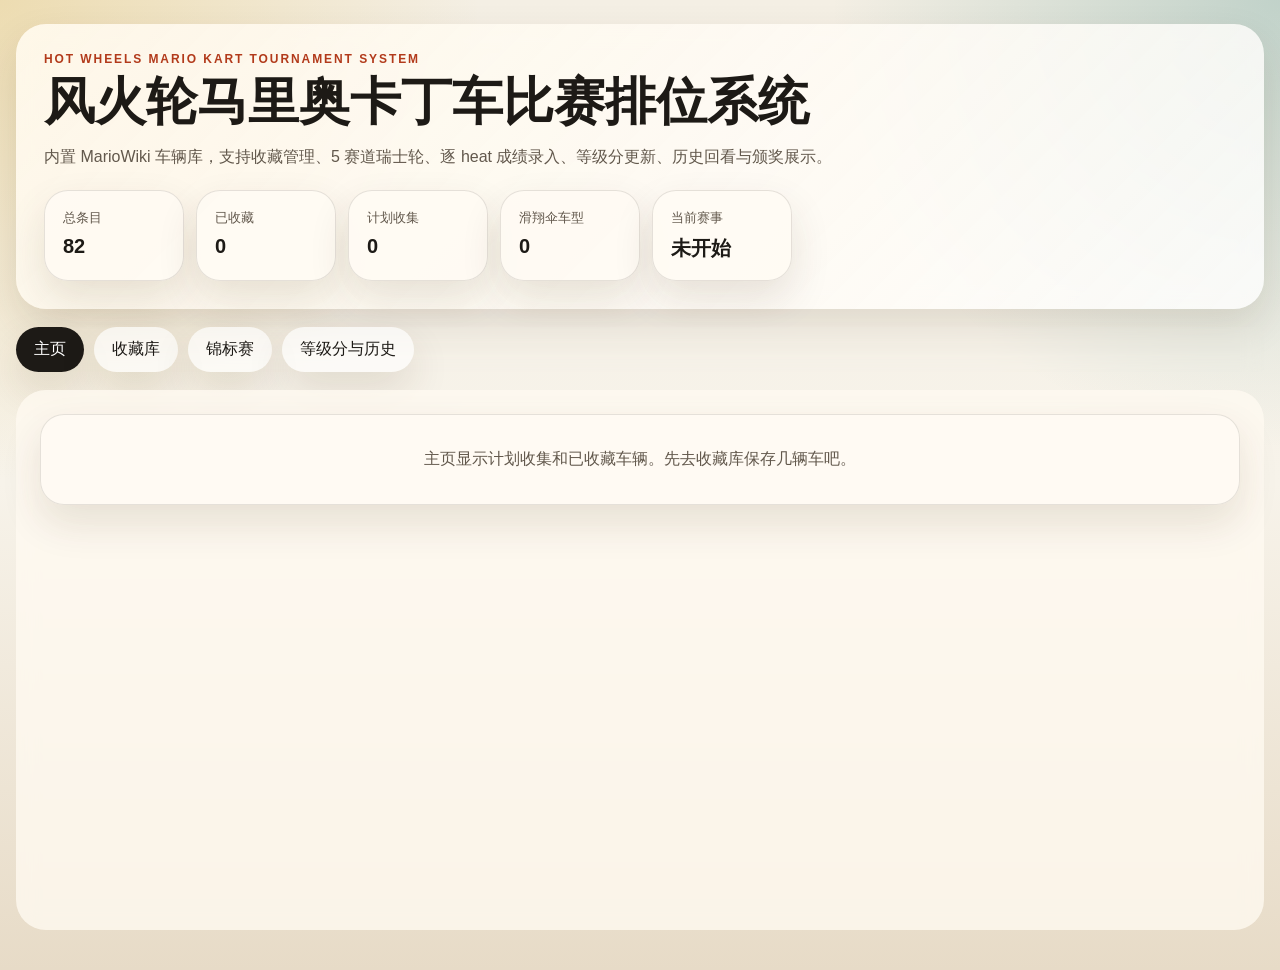
==== index.html @ 6430ef40 "Initial hotwheels mario app" ====
<!DOCTYPE html>
<html lang="zh-CN">
  <head>
    <meta charset="UTF-8" />
    <meta name="viewport" content="width=device-width, initial-scale=1.0" />
    <title>风火轮马里奥卡丁车赛事系统</title>
    <link rel="stylesheet" href="./styles.css" />
  </head>
  <body>
    <div class="shell">
      <header class="hero">
        <div>
          <p class="eyebrow">Hot Wheels Mario Kart Tournament System</p>
          <h1>风火轮马里奥卡丁车比赛排位系统</h1>
          <p class="hero-copy">
            内置 MarioWiki 车辆库，支持收藏管理、5 赛道瑞士轮、逐 heat 成绩录入、等级分更新、历史回看与颁奖展示。
          </p>
        </div>
        <div class="hero-stats" id="hero-stats"></div>
      </header>

      <nav class="tabs">
        <button class="tab is-active" data-tab="home">主页</button>
        <button class="tab" data-tab="collection">收藏库</button>
        <button class="tab" data-tab="tournament">锦标赛</button>
        <button class="tab" data-tab="ratings">等级分与历史</button>
      </nav>

      <main>
        <section class="panel active" id="tab-home"></section>
        <section class="panel" id="tab-collection"></section>
        <section class="panel" id="tab-tournament"></section>
        <section class="panel" id="tab-ratings"></section>
      </main>
    </div>

    <script src="./data/karts-data.js"></script>
    <script src="./app.js"></script>
  </body>
</html>
---- styles.css ----
:root {
  --bg: #f4efe4;
  --bg-deep: #e7dbc7;
  --paper: rgba(255, 251, 244, 0.92);
  --ink: #1d1a16;
  --muted: #62584c;
  --accent: #b23a1b;
  --accent-2: #0d6b6b;
  --accent-3: #d7a31a;
  --line: rgba(41, 34, 28, 0.12);
  --shadow: 0 18px 40px rgba(65, 42, 12, 0.12);
  --radius: 24px;
}

* {
  box-sizing: border-box;
}

body {
  margin: 0;
  min-height: 100vh;
  color: var(--ink);
  font-family: "Segoe UI", "PingFang SC", "Microsoft YaHei", sans-serif;
  background:
    radial-gradient(circle at top left, rgba(215, 163, 26, 0.25), transparent 30%),
    radial-gradient(circle at top right, rgba(13, 107, 107, 0.22), transparent 28%),
    linear-gradient(180deg, var(--bg) 0%, #f7f3ea 50%, var(--bg-deep) 100%);
}

.shell {
  width: min(1440px, calc(100vw - 32px));
  margin: 24px auto 40px;
}

.hero,
.panel,
.tabs {
  backdrop-filter: blur(10px);
}

.hero {
  display: flex;
  flex-wrap: wrap;
  align-items: center;
  justify-content: space-between;
  gap: 20px;
  padding: 28px;
  border-radius: 30px;
  background: linear-gradient(135deg, rgba(255, 248, 235, 0.95), rgba(255, 255, 255, 0.78));
  box-shadow: var(--shadow);
}

.eyebrow {
  margin: 0 0 10px;
  color: var(--accent);
  font-size: 12px;
  font-weight: 700;
  letter-spacing: 0.16em;
  text-transform: uppercase;
}

h1,
h2,
h3 {
  margin: 0;
}

h1 {
  font-size: clamp(30px, 4vw, 54px);
  line-height: 1.03;
}

.hero-copy {
  max-width: 840px;
  margin: 14px 0 0;
  color: var(--muted);
  line-height: 1.7;
}

.hero-stats {
  display: flex;
  flex-wrap: wrap;
  gap: 12px;
  justify-content: flex-end;
}

.stat-card,
.mini-card,
.control-card,
.heat-card,
.table-wrap,
.empty,
.podium-card,
.history-card,
.summary-grid article {
  border: 1px solid var(--line);
  border-radius: var(--radius);
  background: var(--paper);
  box-shadow: var(--shadow);
}

.stat-card {
  padding: 18px;
}

.stat-card.compact {
  min-width: 140px;
}

.stat-label {
  color: var(--muted);
  font-size: 13px;
}

.stat-value {
  margin-top: 8px;
  font-size: 34px;
  font-weight: 800;
}

.stat-value.smallish {
  font-size: 20px;
  word-break: break-word;
}

.tabs {
  display: flex;
  flex-wrap: wrap;
  gap: 10px;
  margin: 18px 0;
}

.tab,
button,
select,
input,
textarea {
  font: inherit;
}

.tab,
button {
  cursor: pointer;
  border: 0;
  transition: transform 0.15s ease, opacity 0.15s ease, background 0.15s ease;
}

.tab {
  padding: 12px 18px;
  border-radius: 999px;
  background: rgba(255, 255, 255, 0.65);
  color: var(--ink);
  box-shadow: var(--shadow);
}

.tab.is-active,
.primary-btn {
  background: var(--ink);
  color: #fff;
}

.secondary-btn {
  background: rgba(255, 255, 255, 0.88);
  color: var(--ink);
}

.danger-btn {
  background: #7f1d1d;
  color: #fff;
}

.accent-btn {
  background: var(--accent-2);
  color: #fff;
}

button:hover,
.tab:hover {
  transform: translateY(-1px);
}

.panel {
  display: none;
  padding: 24px;
  border-radius: 30px;
  background: rgba(255, 250, 241, 0.78);
  min-height: 60vh;
}

.panel.active {
  display: block;
}

.grid {
  display: grid;
  gap: 18px;
}

.grid.two {
  grid-template-columns: 1.2fr 0.8fr;
}

.grid.three {
  grid-template-columns: repeat(3, minmax(0, 1fr));
}

.summary-grid {
  display: grid;
  grid-template-columns: repeat(4, minmax(0, 1fr));
  gap: 16px;
}

.summary-grid article {
  padding: 18px;
}

.controls-row,
.toolbar,
.inline-form,
.round-actions {
  display: flex;
  flex-wrap: wrap;
  gap: 12px;
  align-items: center;
}

.control-card,
.mini-card,
.table-wrap,
.empty,
.heat-card,
.history-card,
.podium-card {
  padding: 18px;
}

.collection-table-wrap {
  overflow-x: auto;
  max-height: 72vh;
}

.collection-table {
  min-width: 1450px;
}

.collection-table thead th {
  position: sticky;
  top: 0;
  z-index: 2;
  background: rgba(255, 251, 244, 0.98);
}

.filter-row th {
  background: rgba(255, 255, 255, 0.88);
  vertical-align: top;
  top: 49px;
  z-index: 3;
}

.table-entity {
  display: flex;
  gap: 10px;
  align-items: center;
  min-width: 140px;
}

.name-cell {
  min-width: 170px;
}

.vehicle-cell {
  min-width: 260px;
}

.name-line {
  line-height: 1.25;
  word-break: break-word;
}

.avatar.small,
.vehicle-thumb.small {
  width: 34px;
  height: 34px;
  border-radius: 10px;
}

.vehicle-visual {
  display: flex;
  gap: 6px;
  align-items: center;
}

.empty-slot {
  border-style: dashed;
  background: transparent;
}

.compact-btn {
  padding: 10px 12px;
  white-space: nowrap;
}

.compact-detail summary {
  white-space: nowrap;
}

.filter-stack {
  display: grid;
  gap: 8px;
}

.checkbox-filter {
  display: grid;
  gap: 6px;
  max-height: 220px;
  overflow: auto;
  padding-right: 4px;
}

.checkbox-chip {
  display: flex;
  align-items: center;
  gap: 6px;
  padding: 6px 10px;
  border-radius: 12px;
  border: 1px solid var(--line);
  background: rgba(255, 255, 255, 0.9);
  font-size: 12px;
}

.checkbox-chip input {
  width: auto;
  margin: 0;
}

.filter-details {
  min-width: 180px;
}

.filter-details summary {
  cursor: pointer;
  font-weight: 700;
  color: var(--accent-2);
  white-space: nowrap;
}

.filter-actions {
  display: flex;
  gap: 8px;
  margin: 10px 0 8px;
}

.history-heats-panel {
  border: 1px solid var(--line);
  border-radius: var(--radius);
  background: var(--paper);
  box-shadow: var(--shadow);
  padding: 18px;
}

.history-heats-panel summary {
  cursor: pointer;
  color: var(--accent-2);
  font-weight: 700;
}

.history-heats-scroll {
  max-height: 720px;
  overflow: auto;
  margin-top: 14px;
  padding-right: 8px;
  display: grid;
  gap: 16px;
}

.history-heat-item {
  padding-bottom: 6px;
  border-bottom: 1px solid var(--line);
}

.history-heat-item:last-child {
  border-bottom: 0;
}

.participant-picker {
  margin-top: 16px;
}

.participant-picker summary {
  cursor: pointer;
  color: var(--accent-2);
  font-weight: 700;
}

.participant-actions {
  display: flex;
  gap: 8px;
  margin: 12px 0 10px;
}

.podium-stage {
  display: grid;
  grid-template-columns: repeat(3, minmax(0, 1fr));
  align-items: end;
  gap: 18px;
  margin-top: 18px;
}

.podium-slot {
  display: flex;
  flex-direction: column;
  align-items: center;
  gap: 10px;
}

.podium-figure {
  display: flex;
  gap: 12px;
  align-items: center;
  padding: 12px;
  border-radius: 22px;
  background: rgba(255, 255, 255, 0.85);
  border: 1px solid var(--line);
  box-shadow: var(--shadow);
}

.podium-avatar {
  width: 88px;
  height: 88px;
  border-radius: 20px;
  overflow: hidden;
  display: inline-flex;
  align-items: center;
  justify-content: center;
  background: #fff;
  border: 1px solid var(--line);
}

.podium-avatar img {
  width: 100%;
  height: 100%;
  object-fit: contain;
}

.podium-parts {
  display: grid;
  gap: 8px;
}

.podium-block {
  width: 100%;
  text-align: center;
  border-radius: 22px 22px 0 0;
  color: #fff;
  padding: 14px 12px;
}

.podium-slot.first .podium-block {
  height: 180px;
  background: linear-gradient(180deg, #d8b34a, #b88a13);
}

.podium-slot.second .podium-block {
  height: 140px;
  background: linear-gradient(180deg, #aeb6c2, #7a848f);
}

.podium-slot.third .podium-block {
  height: 110px;
  background: linear-gradient(180deg, #bd845f, #8b5633);
}

.podium-number {
  font-size: 42px;
  font-weight: 800;
}

.podium-name {
  margin-top: 8px;
  font-weight: 700;
}

.section-title {
  display: flex;
  justify-content: space-between;
  gap: 16px;
  align-items: center;
  margin-bottom: 18px;
}

.muted {
  color: var(--muted);
}

.small {
  font-size: 13px;
}

.mini-card-list,
.car-grid,
.heat-grid,
.history-grid,
.podium-grid {
  display: grid;
  gap: 16px;
}

.car-grid {
  grid-template-columns: repeat(auto-fill, minmax(280px, 1fr));
}

.heat-grid {
  grid-template-columns: repeat(auto-fit, minmax(360px, 1fr));
}

.history-grid,
.podium-grid {
  grid-template-columns: repeat(auto-fit, minmax(280px, 1fr));
}

.car-card {
  display: grid;
  gap: 14px;
  padding: 18px;
  border: 1px solid var(--line);
  border-radius: 26px;
  background: linear-gradient(160deg, rgba(255, 251, 247, 0.98), rgba(246, 239, 227, 0.95));
  box-shadow: var(--shadow);
}

.planned-card {
  background: linear-gradient(160deg, rgba(255, 252, 231, 0.98), rgba(247, 236, 193, 0.96));
  border-color: rgba(215, 163, 26, 0.35);
}

.car-top {
  display: flex;
  gap: 12px;
  align-items: center;
}

.avatar-stack {
  display: flex;
  gap: 8px;
  align-items: center;
}

.avatar,
.vehicle-thumb,
.lane-badge {
  display: inline-flex;
  align-items: center;
  justify-content: center;
}

.avatar,
.vehicle-thumb {
  width: 48px;
  height: 48px;
  border-radius: 14px;
  border: 1px solid var(--line);
  background: rgba(255, 255, 255, 0.9);
  overflow: hidden;
}

.avatar img,
.vehicle-thumb img {
  width: 100%;
  height: 100%;
  object-fit: contain;
}

.tags {
  display: flex;
  flex-wrap: wrap;
  gap: 8px;
}

.tag {
  padding: 6px 10px;
  border-radius: 999px;
  background: rgba(13, 107, 107, 0.1);
  color: var(--accent-2);
  font-size: 12px;
  font-weight: 700;
}

.tag.collected {
  background: rgba(178, 58, 27, 0.12);
  color: var(--accent);
}

.lane-table,
.standings-table,
.history-table {
  width: 100%;
  border-collapse: collapse;
}

.lane-table th,
.lane-table td,
.standings-table th,
.standings-table td,
.history-table th,
.history-table td {
  padding: 10px 8px;
  border-bottom: 1px solid var(--line);
  text-align: left;
  vertical-align: top;
}

.lane-table tr:last-child td,
.standings-table tr:last-child td,
.history-table tr:last-child td {
  border-bottom: 0;
}

.lane-badge {
  width: 36px;
  height: 36px;
  border-radius: 999px;
  background: var(--ink);
  color: #fff;
  font-weight: 700;
}

select,
input,
textarea {
  width: 100%;
  padding: 10px 12px;
  border-radius: 14px;
  border: 1px solid rgba(41, 34, 28, 0.16);
  background: rgba(255, 255, 255, 0.9);
}

label {
  display: grid;
  gap: 8px;
  color: var(--muted);
  font-size: 14px;
}

.form-grid {
  display: grid;
  gap: 14px;
  grid-template-columns: repeat(3, minmax(0, 1fr));
}

.collect-grid {
  grid-template-columns: 140px 160px 1fr;
}

.pick-list {
  display: grid;
  grid-template-columns: repeat(auto-fit, minmax(240px, 1fr));
  gap: 10px;
  margin-top: 16px;
}

.pick-item {
  display: flex;
  gap: 10px;
  align-items: center;
  padding: 10px 12px;
  border: 1px solid var(--line);
  border-radius: 14px;
  background: rgba(255, 255, 255, 0.8);
}

.meta-detail {
  margin-top: 12px;
}

.meta-detail summary {
  cursor: pointer;
  color: var(--accent-2);
  font-weight: 700;
}

.detail-grid {
  display: grid;
  gap: 10px;
  margin-top: 12px;
}

.status-pill {
  display: inline-flex;
  padding: 6px 10px;
  border-radius: 999px;
  background: rgba(215, 163, 26, 0.18);
  color: #8a5c00;
  font-size: 12px;
  font-weight: 700;
}

.podium-card {
  text-align: center;
  background: linear-gradient(180deg, rgba(255, 255, 255, 0.97), rgba(246, 233, 198, 0.95));
}

.podium-rank {
  font-size: 42px;
  font-weight: 800;
}

.podium-card.first {
  border-color: rgba(215, 163, 26, 0.55);
}

.podium-card.second {
  border-color: rgba(122, 122, 122, 0.35);
}

.podium-card.third {
  border-color: rgba(168, 92, 36, 0.35);
}

.empty {
  color: var(--muted);
  text-align: center;
}

@media (max-width: 1100px) {
  .hero,
  .grid.two,
  .summary-grid,
  .form-grid {
    grid-template-columns: 1fr;
  }

  .hero {
    display: grid;
    justify-content: stretch;
  }

  .hero-stats {
    justify-content: flex-start;
  }
}

@media (max-width: 720px) {
  .shell {
    width: min(100vw - 16px, 1440px);
    margin: 8px auto 24px;
  }

  .hero,
  .panel {
    padding: 18px;
    border-radius: 22px;
  }

  .heat-grid,
  .car-grid,
  .history-grid,
  .podium-grid {
    grid-template-columns: 1fr;
  }
}
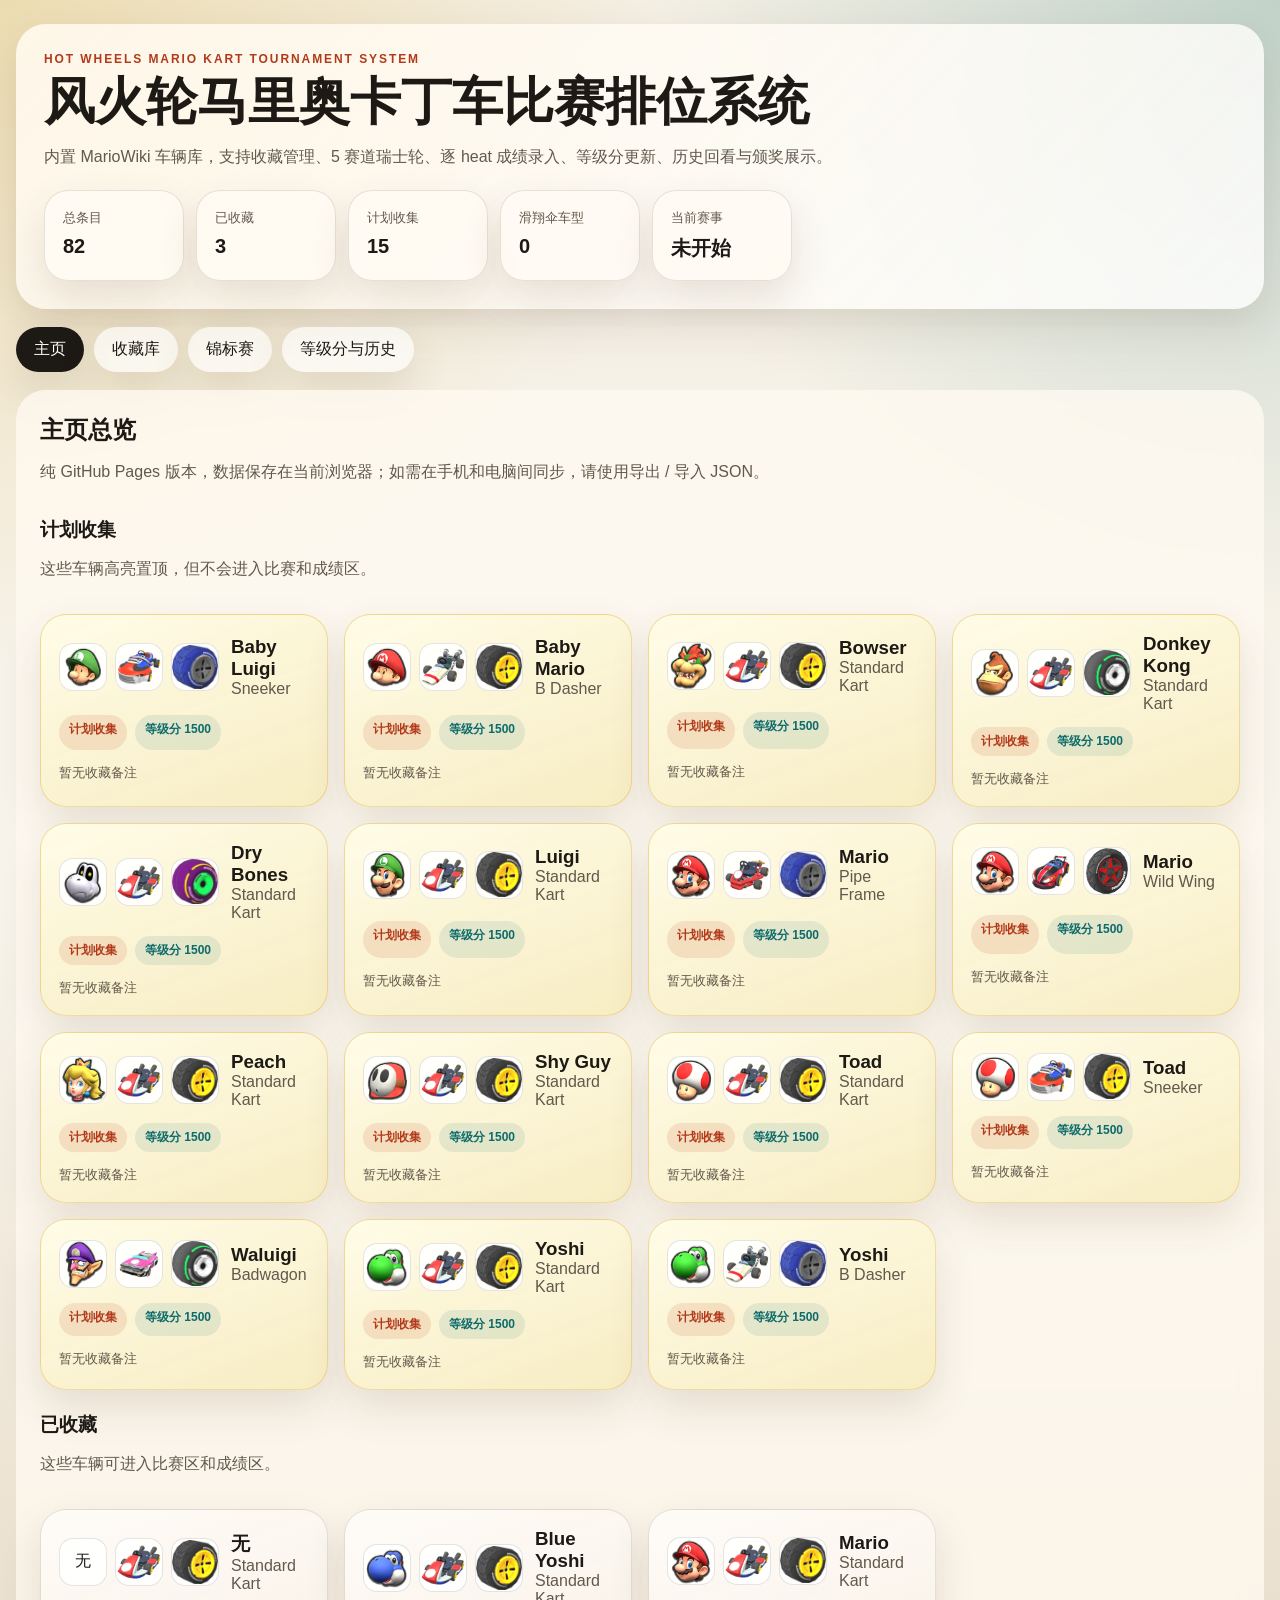
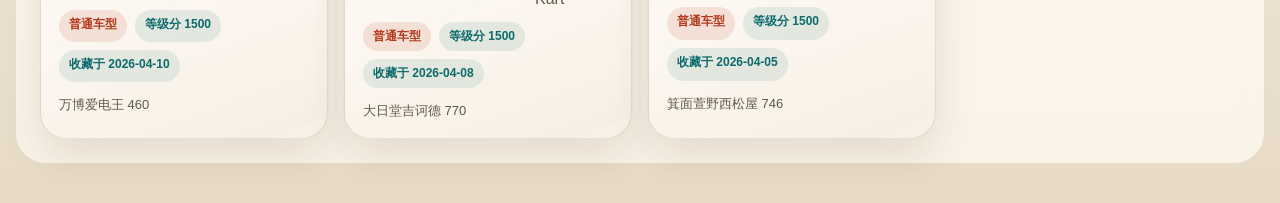
==== commit f25079d8: "Fix GitHub Pages cache busting for repository save loading" ====
--- a/index.html
+++ b/index.html
@@ -4,7 +4,10 @@
     <meta charset="UTF-8" />
     <meta name="viewport" content="width=device-width, initial-scale=1.0" />
     <title>风火轮马里奥卡丁车赛事系统</title>
-    <link rel="stylesheet" href="./styles.css" />
+    <meta http-equiv="Cache-Control" content="no-cache, no-store, must-revalidate" />
+    <meta http-equiv="Pragma" content="no-cache" />
+    <meta http-equiv="Expires" content="0" />
+    <link rel="stylesheet" href="./styles.css?v=20260411-1" />
   </head>
   <body>
     <div class="shell">
@@ -34,7 +37,7 @@
       </main>
     </div>
 
-    <script src="./data/karts-data.js"></script>
-    <script src="./app.js"></script>
+    <script src="./data/karts-data.js?v=20260411-1"></script>
+    <script src="./app.js?v=20260411-1"></script>
   </body>
 </html>
